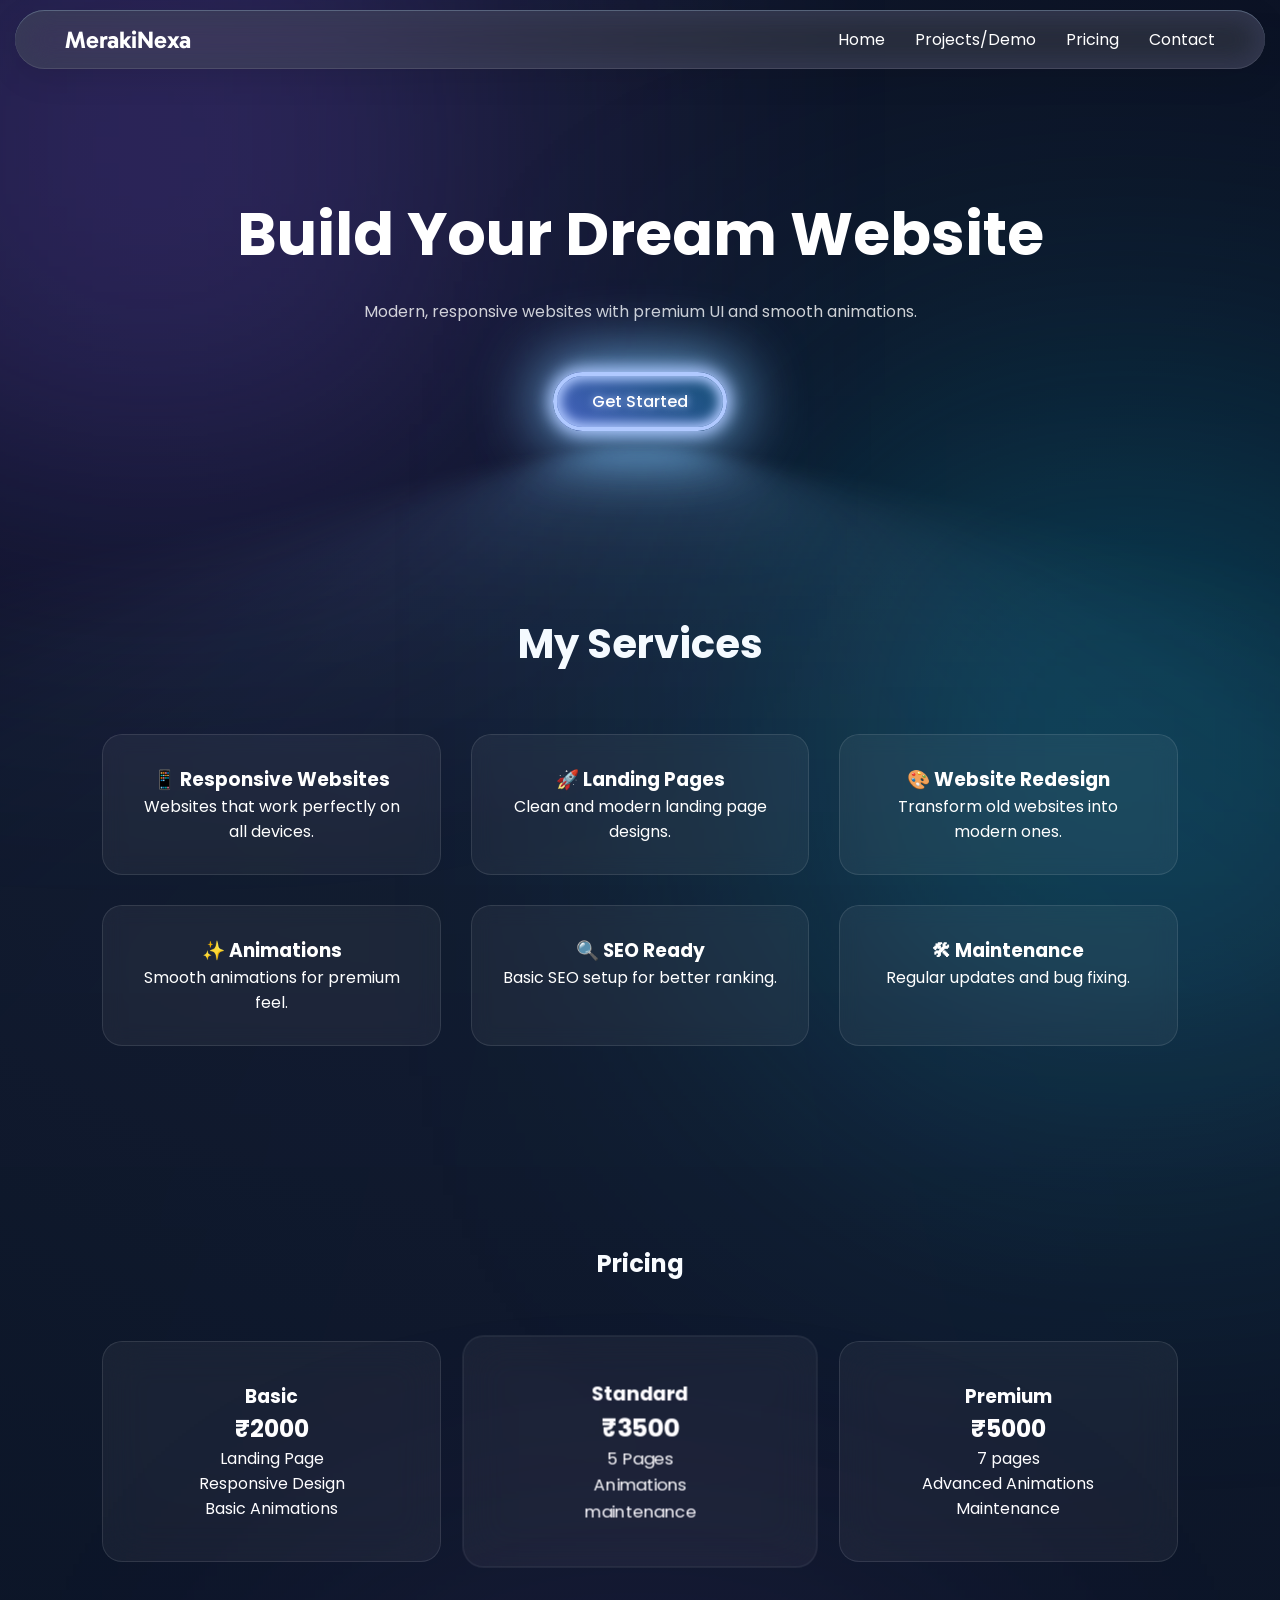
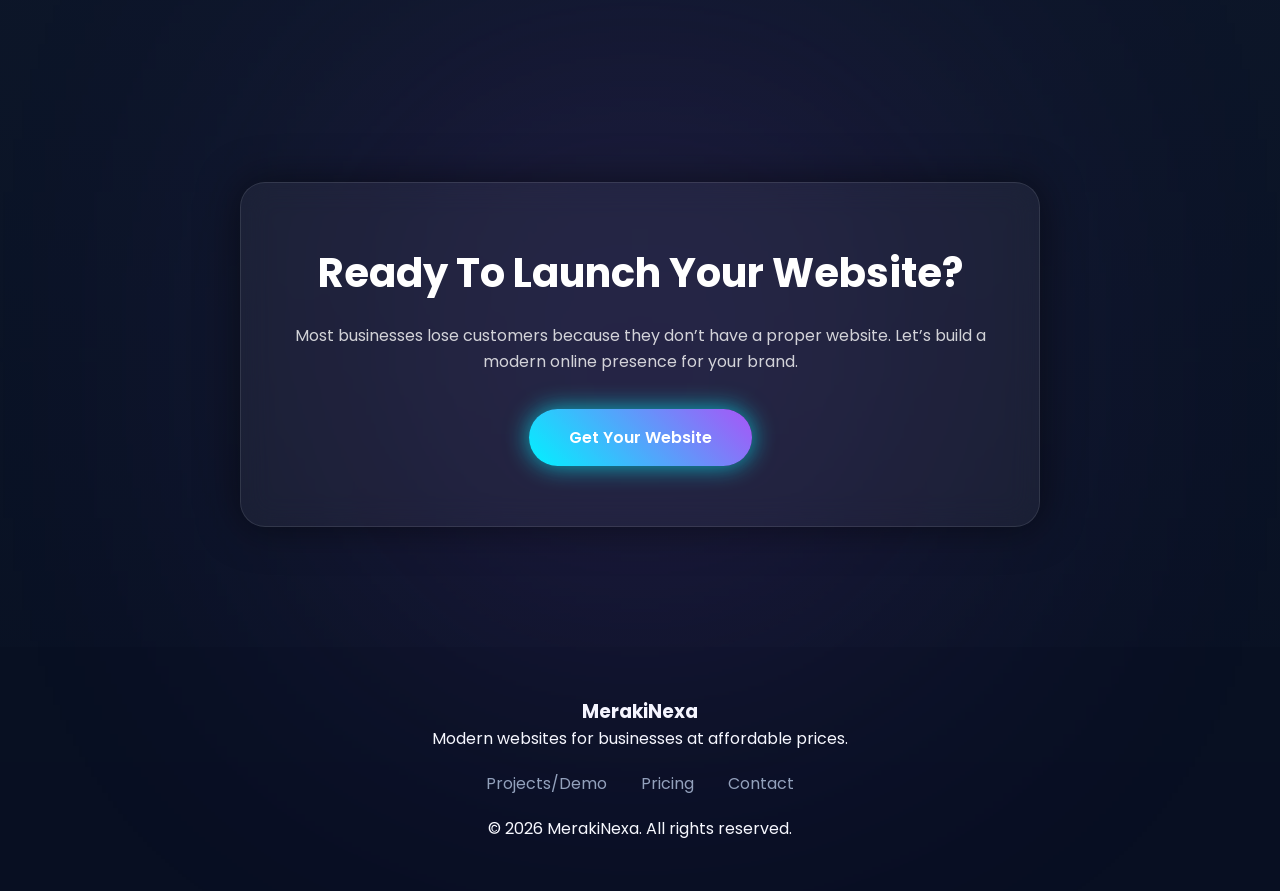
==== index.html @ f71ece7a "Add files via upload" ====
<!DOCTYPE html>
<html lang="en">
<head>
<meta charset="UTF-8">
<meta name="viewport" content="width=device-width, initial-scale=1.0">
<link rel="stylesheet" href="https://unpkg.com/aos@2.3.1/dist/aos.css" />
 <link rel="stylesheet" href="home.css">
<title>MerakiNexa</title>
</head>
<body>

<nav>
<div class="logo">MerakiNexa</div>
<ul class="nav-links" id="navLinks">
<li><a href="index.html">Home</a></li>
<li><a href="demo.html">Projects/Demo</a></li>
<li><a href="pricing.html">Pricing</a></li>
<li><a href="contact.html">Contact</a></li>
</ul>
<div class="menu" onclick="toggleMenu()">☰</div>
</nav>


<section class="hero">

<h1>Build Your Dream Website</h1>

<p>
Modern, responsive websites with premium UI and smooth animations.
</p>
<br>
<a href="#pricing" class="btn">Get Started</a>

</section>



<section class="services">

<h2>My Services</h2>

<div class="service-grid">

<div class="service-card" data-aos="fade-up">
<h3>📱 Responsive Websites</h3>
<p>Websites that work perfectly on all devices.</p>
</div>

<div class="service-card" data-aos="fade-up">
<h3>🚀 Landing Pages</h3>
<p>Clean and modern landing page designs.</p>
</div>

<div class="service-card" data-aos="fade-up">
<h3>🎨 Website Redesign</h3>
<p>Transform old websites into modern ones.</p>
</div>

<div class="service-card" data-aos="fade-up">
<h3>✨ Animations</h3>
<p>Smooth animations for premium feel.</p>
</div>

<div class="service-card" data-aos="fade-up">
<h3>🔍 SEO Ready</h3>
<p>Basic SEO setup for better ranking.</p>
</div>

<div class="service-card" data-aos="fade-up">
<h3>🛠 Maintenance</h3>
<p>Regular updates and bug fixing.</p>
</div>

</div>

</section>

<section class="pricing" id="pricing">

<h2>Pricing</h2>

<div class="pricing-grid">

<div class="price-card">
<h3>Basic</h3>
<h1>₹2000</h1>
<p>Landing Page</p>
<p>Responsive Design</p>
<p>Basic Animations</p>
</div>

<div class="price-card popular">
<h3>Standard</h3>
<h1>₹3500</h1>
<p>5 Pages</p>
<p>Animations</p>
<p>maintenance</p>
</div>

<div class="price-card">
<h3>Premium</h3>
<h1>₹5000</h1>
<p>7 pages</p>
<p>Advanced Animations</p>
<p>Maintenance</p>
</div>

</div>

</section>

<section class="cta-section" data-aos="zoom-in">

<div class="cta-box">

<h2>
Ready To Launch Your Website?
</h2>

<p>
Most businesses lose customers because they don’t have a proper website.  
Let’s build a modern online presence for your brand.
</p>

<a href="contact.html" class="cta-button">
Get Your Website
</a>

</div>

</section>
<footer class="footer">

<div class="footer-container">

<h3>MerakiNexa</h3>

<p>Modern websites for businesses at affordable prices.</p>

<div class="footer-links">
<a href="demo.html">Projects/Demo</a>
<a href="pricing.html">Pricing</a>
<a href="contact.html">Contact</a>
</div>

<p class="copyright">
© 2026 MerakiNexa. All rights reserved.
</p>

</div>

</footer>


<script>
function toggleMenu(){
document.getElementById("navLinks").classList.toggle("active");
}
</script>

<script src="https://unpkg.com/aos@2.3.1/dist/aos.js"></script>

<script>
AOS.init({
  duration: 1000,
  once: true
});
</script>

</body>
</html>
---- home.css ----
@import url('https://fonts.googleapis.com/css2?family=Gabarito:wght@400..900&family=Limelight&family=Poppins:ital,wght@0,100;0,200;0,300;0,400;0,500;0,600;0,700;0,800;0,900;1,100;1,200;1,300;1,400;1,500;1,600;1,700;1,800;1,900&display=swap');

*{
margin:0;
padding:0;
box-sizing:border-box;
font-family:sans-serif;
font-family: "Poppins", sans-serif;
}

body{
background: radial-gradient(circle at top,#0f172a,#020617);
color:white;
overflow-x:hidden;
}

section{
padding:100px 8%;
}

/* glowing blur circles */

body::before{
content:"";
position:fixed;
width:500px;
height:500px;
background:#8b5cf6;
filter:blur(200px);
top:-100px;
left:-100px;
z-index:-1;
opacity:0.5;
}

body::after{
content:"";
position:fixed;
width:500px;
height:500px;
background:#06b6d4;
filter:blur(200px);
bottom:-100px;
right:-100px;
z-index:-1;
opacity:0.5;
}

/* NAVBAR */
  

nav{
  position: sticky;
display:flex;
justify-content:space-between;
box-shadow: rgba(50, 50, 93, 0.25) 0px 50px 100px -20px, rgba(0, 0, 0, 0.3) 0px 30px 60px -30px, rgba(10, 37, 64, 0.35) 0px -2px 6px 0px inset;
border-radius: 43px;
align-items:center;
margin-top: 10px;
margin-left: 15px;
 backdrop-filter: blur(20px);
margin-right:15px;
-webkit-backdrop-filter: blur(20px);
  box-shadow: 
    0 8px 32px rgba(0, 0, 0, 0.1),
    inset 0 1px 0 rgba(125, 145, 170, 0.5),
    inset 0 -1px 0 rgba(255, 255, 255, 0.1),
    inset 0 0 20px 10px rgba(55, 60, 87, 0.671);
padding:15px 50px;
background: rgba(102, 104, 109, 0.3);
z-index:1000;
}

.logo{
font-size:24px;
font-weight:bold;
color:#fff;
  font-family: "Gabarito", sans-serif;
}

.nav-links{
display:flex;
gap:30px;
list-style:none;
}

.nav-links a{
text-decoration:none;
color:white;
font-size:16px;
transition:0.3s;
}

.nav-links a:hover{
color:#b6aff0;
}

/* HAMBURGER */

.menu{
display:none;
font-size:26px;
cursor:pointer;
}

/* MOBILE */

@media(max-width:768px){

.nav-links{
position: absolute;
margin-left: 200px;
top:80px;
left:0;
width: 200px;
border-radius: 20px;
background: rgba(95, 91, 91);
box-shadow: rgba(0, 0, 0, 0.07) 0px 1px 2px, rgba(0, 0, 0, 0.07) 0px 2px 4px, rgba(0, 0, 0, 0.07) 0px 4px 8px, rgba(0, 0, 0, 0.07) 0px 8px 16px, rgba(0, 0, 0, 0.07) 0px 16px 32px, rgba(0, 0, 0, 0.07) 0px 32px 64px;
flex-direction:column;
align-items:center;
display:none;
z-index:1000;
}

.nav-links.active{
display:flex;
}

.nav-links li{
padding:15px 0;
}

.menu{
display:block;
}

}

/* NAVBAR END */

/* HEADER */ 

.hero{
text-align:center;
padding-top:120px;
}

.hero h1{
font-size:60px;
margin-bottom:20px;
}

.hero p{
opacity:0.8;
max-width:600px;
margin:auto;
margin-bottom:40px;
}

.btn{
padding:14px 35px;
border-radius:30px;
background:linear-gradient(45deg,#8b5cf6,#6366f1);
text-decoration:none;
color:white;
font-weight:500;
box-shadow:0 0 25px rgba(139,92,246,0.6);
transition:0.3s;
border-radius:30px;
  --glow-color: rgb(176, 201, 255);
  --glow-spread-color: rgba(123, 196, 255, 0.781);
  --enhanced-glow-color: rgb(206, 226, 255);
  --btn-color: rgb(48, 87, 138);
  border: .25em solid var(--glow-color);
background: linear-gradient(45deg,#4562be,#154f75);
color:white;
cursor:pointer;
  box-shadow: 0 0 1em .25em var(--glow-color),
        0 0 4em 1em var(--glow-spread-color),
        inset 0 0 .75em .25em var(--glow-color);
  text-shadow: 0 0 .5em var(--glow-color);
  position: relative;
  transition: all 0.3s;
}

.btn:hover{
transform:scale(1.05);
  background-color: var(--glow-color);
  box-shadow: 0 0 1em .25em var(--glow-color),
        0 0 4em 2em var(--glow-spread-color),
        inset 0 0 .75em .25em var(--glow-color);
}

.btn:active {
  box-shadow: 0 0 0.6em .25em var(--glow-color),
        0 0 2.5em 2em var(--glow-spread-color),
        inset 0 0 .5em .25em var(--glow-color);
}

.btn::after {
  pointer-events: none;
  content: "";
  position: absolute;
  top: 120%;
  left: 0;
  height: 100%;
  width: 100%;
  background-color: var(--glow-spread-color);
  filter: blur(2em);
   color: var(--glow-color);
  opacity: .7;
  transform: perspective(1.5em) rotateX(35deg) scale(1, .6);
}


@media (max-width:768px){

.header{
flex-direction:column;
text-align:center;
padding:40px 20px;
}

.header-text h1{
font-size:28px;
}

}

 /*backdrop-filter: blur(20px);
  -webkit-backdrop-filter: blur(20px);
  border-radius: 20px;
  border: 1px solid rgba(255, 255, 255, 0.3);
  box-shadow: 
    0 8px 32px rgba(0, 0, 0, 0.1),
    inset 0 1px 0 rgba(255, 255, 255, 0.5),
    inset 0 -1px 0 rgba(255, 255, 255, 0.1),
    inset 0 0 20px 10px rgba(206, 202, 202, 0.671);*/


/* HEADER END */


/*page 2*/

.services{
text-align:center;
}

.services h2{
font-size:40px;
margin-bottom:60px;
}

.service-grid{
display:grid;
grid-template-columns:repeat(3,1fr);
gap:30px;
}

.service-card{

background: rgba(255,255,255,0.05);
backdrop-filter: blur(10px);

border:1px solid rgba(255,255,255,0.1);

border-radius:20px;

padding:30px;

transition:0.4s;

}

.service-card:hover{

transform: translateY(-10px) scale(1.02);

box-shadow:0 20px 40px rgba(0,0,0,0.4);

border:1px solid rgba(0,255,255,0.5);

}
/*page2 end*/

/*page3*/ 

.pricing{
text-align:center;
}

.pricing-grid{
display:grid;
grid-template-columns:repeat(3,1fr);
gap:30px;
margin-top:60px;
}

.price-card{
padding:40px;
border-radius:20px;

background:rgba(255,255,255,0.05);
backdrop-filter:blur(20px);

border:1px solid rgba(255,255,255,0.1);

transition:0.3s;
}

.price-card:hover{
transform:translateY(-10px);
box-shadow:0 0 40px rgba(139,92,246,0.5);
}

.popular{
transform:scale(1.05);
}

/*page3 end*/

/*CTA*/

.cta-section{

display:flex;
justify-content:center;
align-items:center;

padding:120px 20px;

position:relative;

}

/* glass box */

.cta-box{

max-width:800px;
text-align:center;

padding:60px 40px;

border-radius:25px;

background:rgba(255,255,255,0.05);
backdrop-filter:blur(15px);

border:1px solid rgba(255,255,255,0.1);

box-shadow:0 0 40px rgba(0,0,0,0.5);

}

/* heading */

.cta-box h2{

font-size:40px;
margin-bottom:20px;

}

/* text */

.cta-box p{

opacity:0.8;
margin-bottom:35px;
line-height:1.6;

}

/* button */

.cta-button{

display:inline-block;

padding:16px 40px;

border-radius:50px;

text-decoration:none;
color:white;

font-weight:600;

background:linear-gradient(45deg,#00f2ff,#a855f7);

box-shadow:0 0 25px rgba(0,242,255,0.7);

transition:0.4s;

}
.cta-section::before{

content:"";
position:absolute;

width:400px;
height:400px;

background:#a855f7;

filter:blur(200px);

opacity:0.3;

z-index:-1;

}

/* hover animation */

.cta-button:hover{

transform:scale(1.08);

box-shadow:
0 0 20px #00f2ff,
0 0 40px #a855f7;

}
/*CTA end*/

/*footer*/

.footer{
background:#020617;
color:white;
padding:50px 20px;
text-align:center;
}

.footer-links{
margin:20px 0;
}

.footer-links a{
margin:0 15px;
text-decoration:none;
color:#94a3b8;
}

.footer-links a:hover{
color:white;
}



/*footer end*/

@media(max-width:900px){

.hero h1{
font-size:40px;
}

.service-grid{
grid-template-columns:1fr 1fr;
}

.pricing-grid{
grid-template-columns:1fr;
}

}

@media(max-width:500px){

.service-grid{
grid-template-columns:1fr;
}

}

@media(max-width:768px){

.cta-box{

padding:40px 25px;

}

.cta-box h2{

font-size:28px;

}

}
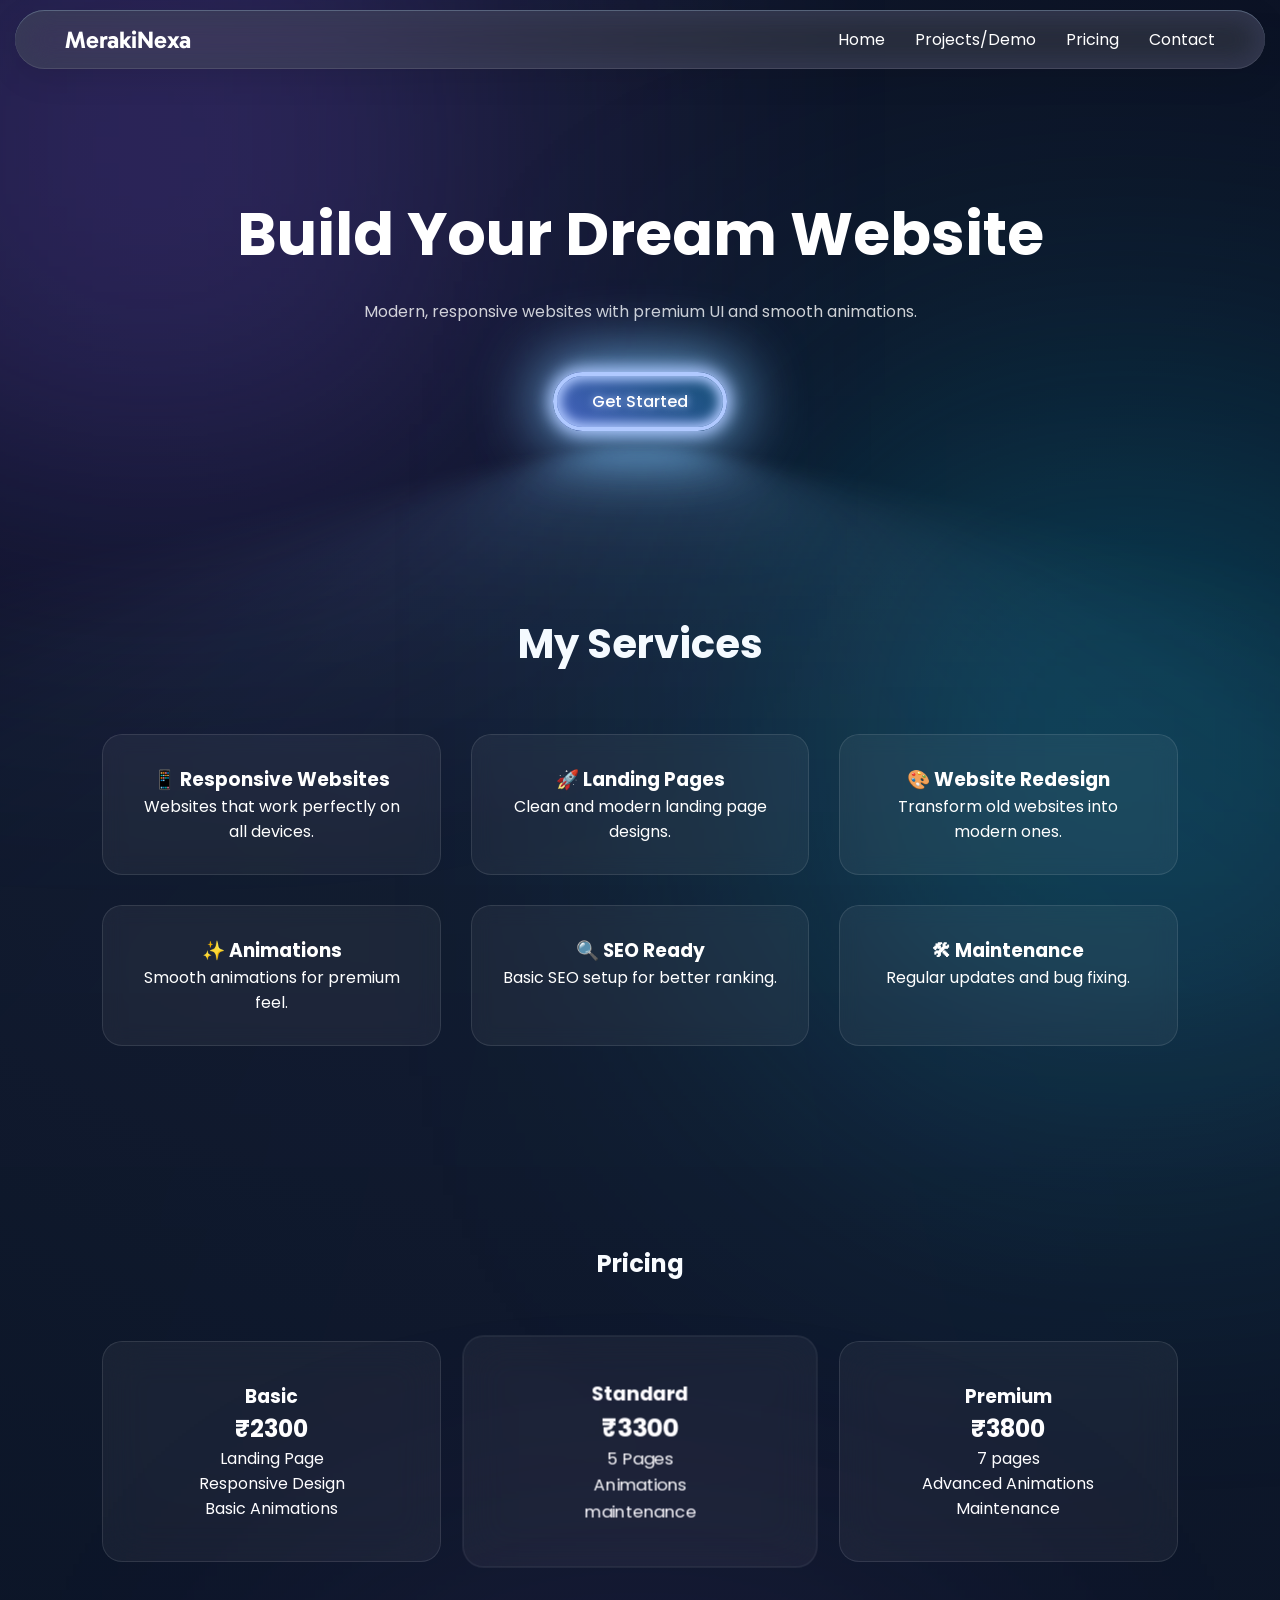
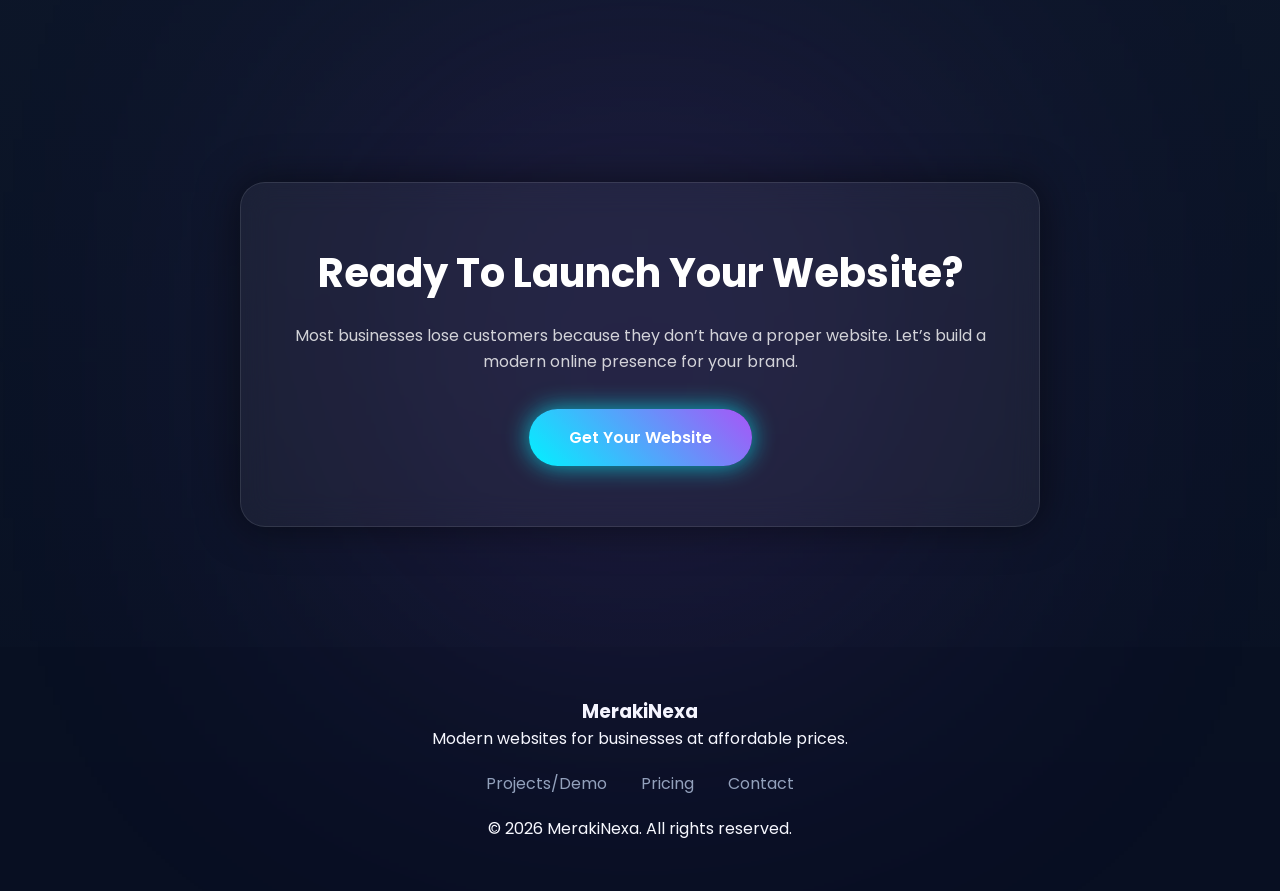
==== commit b83d9ba8: "Update index.html" ====
--- a/index.html
+++ b/index.html
@@ -1,6 +1,7 @@
 <!DOCTYPE html>
 <html lang="en">
 <head>
+<meta name="description" content="Affordable modern animated websites for businesses and brands.">
 <meta charset="UTF-8">
 <meta name="viewport" content="width=device-width, initial-scale=1.0">
 <link rel="stylesheet" href="https://unpkg.com/aos@2.3.1/dist/aos.css" />
@@ -83,7 +84,7 @@
 
 <div class="price-card">
 <h3>Basic</h3>
-<h1>₹2000</h1>
+<h1>₹2300</h1>
 <p>Landing Page</p>
 <p>Responsive Design</p>
 <p>Basic Animations</p>
@@ -91,7 +92,7 @@
 
 <div class="price-card popular">
 <h3>Standard</h3>
-<h1>₹3500</h1>
+<h1>₹3300</h1>
 <p>5 Pages</p>
 <p>Animations</p>
 <p>maintenance</p>
@@ -99,7 +100,7 @@
 
 <div class="price-card">
 <h3>Premium</h3>
-<h1>₹5000</h1>
+<h1>₹3800</h1>
 <p>7 pages</p>
 <p>Advanced Animations</p>
 <p>Maintenance</p>
@@ -168,4 +169,7 @@
 </script>
 
 </body>
-</html>+
+</html>
+
+
